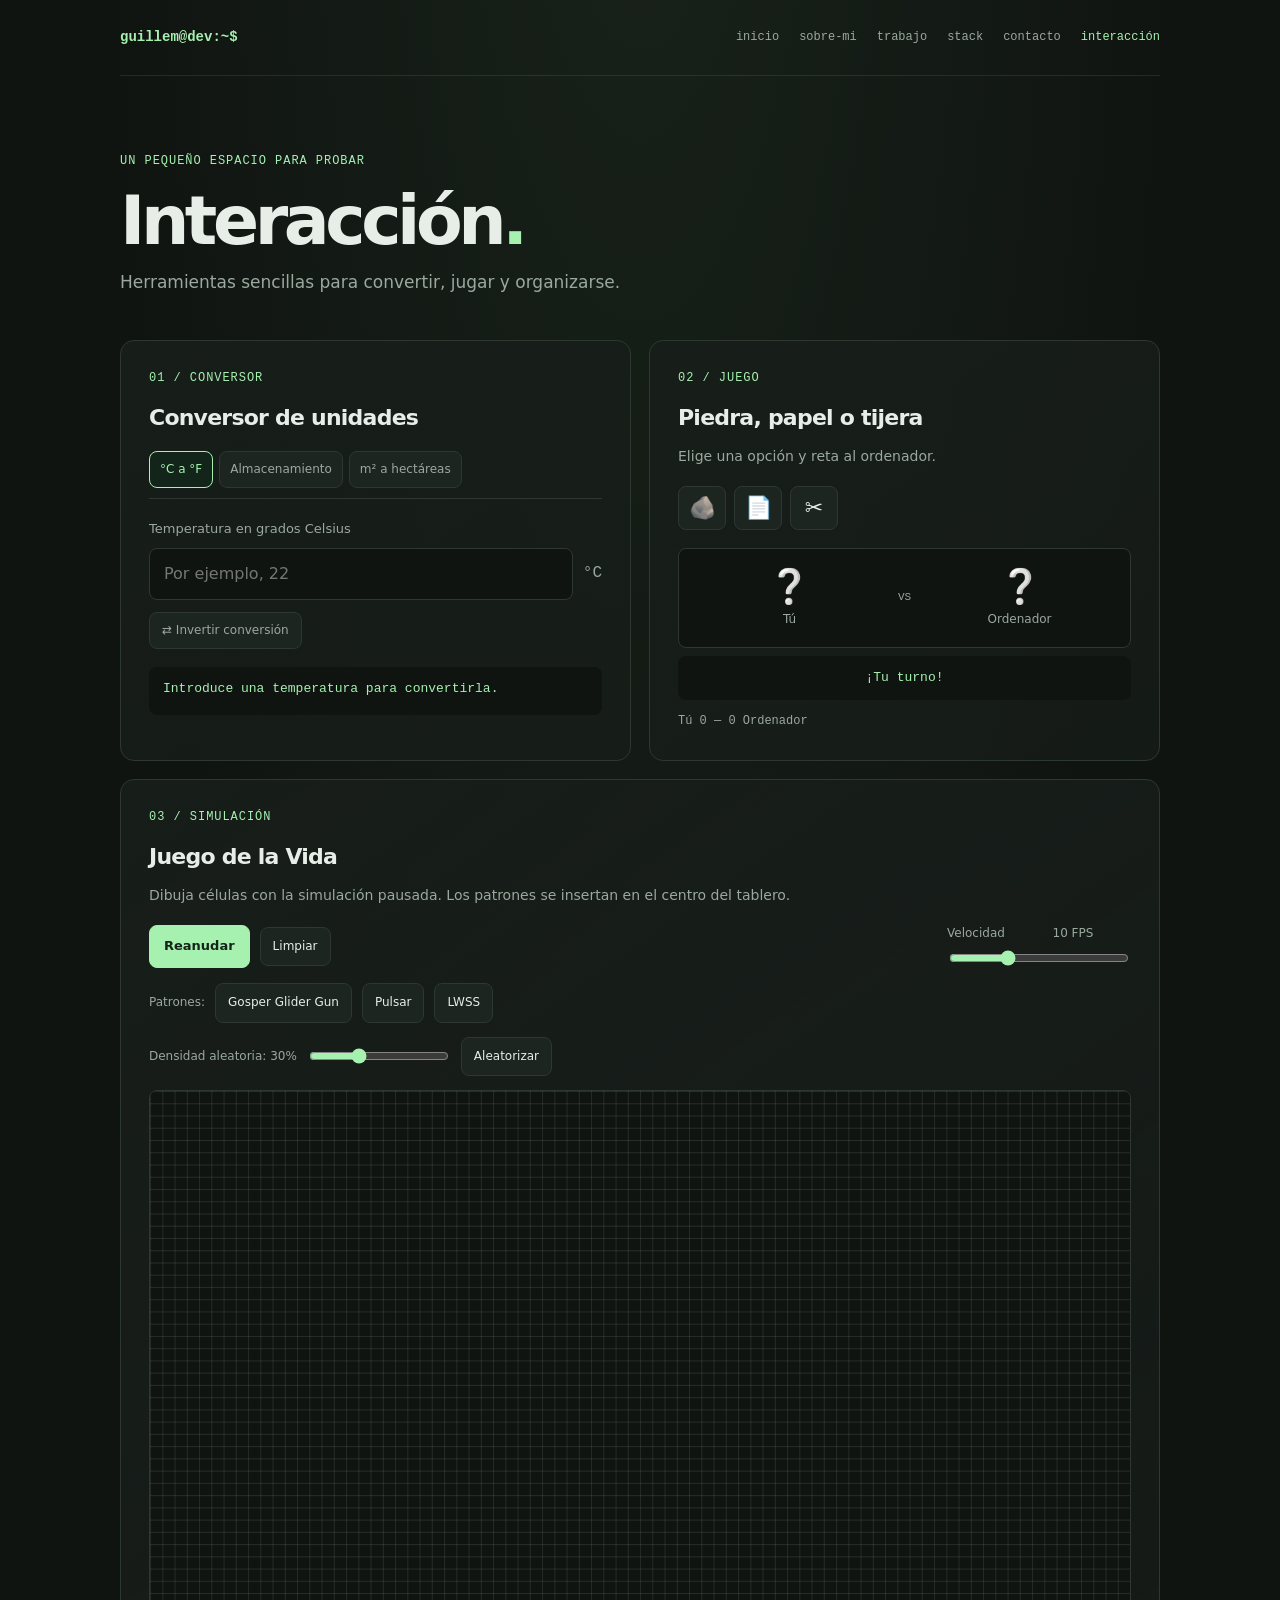
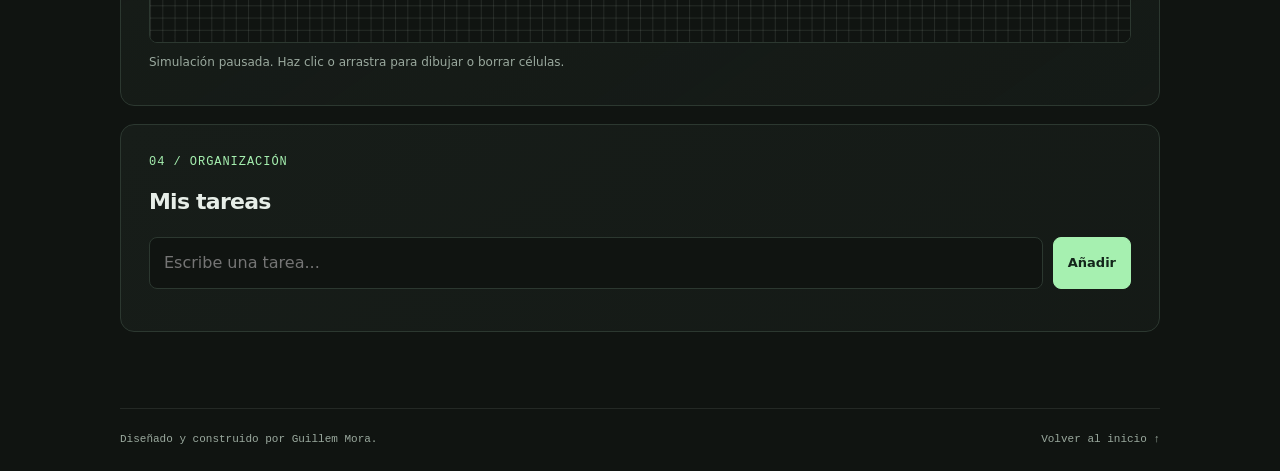
==== interaccion.html @ 5428c0c7 "Add Game of Life simulation and interactive tools - Implemented the Game of Life simulation in `game" ====
<!DOCTYPE html>
<html lang="es">
<head>
    <meta charset="UTF-8">
    <meta name="viewport" content="width=device-width, initial-scale=1">
    <meta name="theme-color" content="#101411">
    <meta name="description" content="Pequeñas herramientas interactivas de Guillem Mora.">
    <title>Interacción — Guillem Mora</title>
    <link rel="stylesheet" href="interaccion.css">
    <script src="interaccion.js" defer></script>
    <script src="game-of-life.js" defer></script>
</head>
<body>
    <header class="topbar page-shell">
        <a class="brand" href="index.html">guillem@dev:~$</a>
        <nav class="nav-links" aria-label="Navegación principal">
            <a href="index.html">inicio</a>
            <a href="index.html#sobre-mi">sobre-mi</a>
            <a href="index.html#trabajo">trabajo</a>
            <a href="index.html#stack">stack</a>
            <a href="index.html#contacto">contacto</a>
            <a href="interaccion.html" aria-current="page">interacción</a>
        </nav>
    </header>

    <main class="page-shell">
        <section class="page-heading" aria-labelledby="page-title">
            <p class="eyebrow">un pequeño espacio para probar</p>
            <h1 id="page-title">Interacción<span>.</span></h1>
            <p>Herramientas sencillas para convertir, jugar y organizarse.</p>
        </section>

        <div class="tool-grid">
            <section class="tool-card" aria-labelledby="converter-title">
                <p class="section-kicker">01 / conversor</p>
                <h2 id="converter-title">Conversor de unidades</h2>
                <div class="converter-tabs" role="tablist" aria-label="Tipo de conversión">
                    <button class="converter-tab" id="tab-temperature" type="button" role="tab" aria-selected="true" aria-controls="panel-temperature" tabindex="0">°C a °F</button>
                    <button class="converter-tab" id="tab-storage" type="button" role="tab" aria-selected="false" aria-controls="panel-storage" tabindex="-1">Almacenamiento</button>
                    <button class="converter-tab" id="tab-area" type="button" role="tab" aria-selected="false" aria-controls="panel-area" tabindex="-1">m² a hectáreas</button>
                </div>
                <div class="converter-panel" id="panel-temperature" role="tabpanel" aria-labelledby="tab-temperature">
                    <label id="temperature-input-label" for="celsius">Temperatura en grados Celsius</label>
                    <div class="input-row">
                        <input id="celsius" name="celsius" type="number" step="any" inputmode="decimal" placeholder="Por ejemplo, 22">
                        <span id="temperature-unit" aria-hidden="true">°C</span>
                    </div>
                    <button class="swap-button" id="swap-temperature" type="button" aria-label="Invertir conversión de Celsius a Fahrenheit">⇄ Invertir conversión</button>
                    <p class="result" id="fahrenheit-result" aria-live="polite">Introduce una temperatura para convertirla.</p>
                </div>
                <div class="converter-panel" id="panel-storage" role="tabpanel" aria-labelledby="tab-storage" hidden>
                    <label for="storage-value">Cantidad</label>
                    <input class="full-input" id="storage-value" type="number" min="0" step="any" inputmode="decimal" placeholder="Por ejemplo, 1">
                    <div class="unit-selectors">
                        <div>
                            <label for="storage-from">De</label>
                            <select id="storage-from">
                                <option value="b">Bits (b)</option>
                                <option value="B">Bytes (B)</option>
                                <option value="KB">Kilobytes (KB)</option>
                                <option value="MB">Megabytes (MB)</option>
                                <option value="GB" selected>Gigabytes (GB)</option>
                                <option value="TB">Terabytes (TB)</option>
                            </select>
                        </div>
                        <div>
                            <label for="storage-to">A</label>
                            <select id="storage-to">
                                <option value="b">Bits (b)</option>
                                <option value="B">Bytes (B)</option>
                                <option value="KB">Kilobytes (KB)</option>
                                <option value="MB" selected>Megabytes (MB)</option>
                                <option value="GB">Gigabytes (GB)</option>
                                <option value="TB">Terabytes (TB)</option>
                            </select>
                        </div>
                    </div>
                    <p class="result" id="storage-result" aria-live="polite">Introduce una cantidad para convertirla.</p>
                </div>
                <div class="converter-panel" id="panel-area" role="tabpanel" aria-labelledby="tab-area" hidden>
                    <label id="area-input-label" for="square-meters">Superficie en metros cuadrados</label>
                    <div class="input-row">
                        <input id="square-meters" type="number" min="0" step="any" inputmode="decimal" placeholder="Por ejemplo, 10000">
                        <span id="area-unit" aria-hidden="true">m²</span>
                    </div>
                    <button class="swap-button" id="swap-area" type="button" aria-label="Invertir conversión de metros cuadrados a hectáreas">⇄ Invertir conversión</button>
                    <p class="result" id="hectares-result" aria-live="polite">Introduce una superficie para convertirla.</p>
                </div>
            </section>

            <section class="tool-card" aria-labelledby="game-title">
                <p class="section-kicker">02 / juego</p>
                <h2 id="game-title">Piedra, papel o tijera</h2>
                <p class="tool-description">Elige una opción y reta al ordenador.</p>
                <div class="choice-row" role="group" aria-label="Elige tu jugada">
                    <button class="choice-button" type="button" data-choice="piedra" aria-label="Piedra" title="Piedra"><span aria-hidden="true">🪨</span></button>
                    <button class="choice-button" type="button" data-choice="papel" aria-label="Papel" title="Papel"><span aria-hidden="true">📄</span></button>
                    <button class="choice-button" type="button" data-choice="tijera" aria-label="Tijera" title="Tijera"><span aria-hidden="true">✂️</span></button>
                </div>
                <div class="game-display" id="game-result" aria-label="Jugadas">
                    <div class="game-side">
                        <span class="game-icon" id="player-icon" aria-hidden="true">❔</span>
                        <span>Tú</span>
                    </div>
                    <span class="versus" aria-hidden="true">VS</span>
                    <div class="game-side">
                        <span class="game-icon" id="computer-icon" aria-hidden="true">❔</span>
                        <span>Ordenador</span>
                    </div>
                </div>
                <p class="result game-outcome" id="game-outcome" aria-live="polite">¡Tu turno!</p>
                <p class="score" id="game-score" aria-live="polite">Tú 0 — 0 Ordenador</p>
            </section>

            <section class="tool-card life-card" aria-labelledby="life-title">
                <p class="section-kicker">03 / simulación</p>
                <h2 id="life-title">Juego de la Vida</h2>
                <p class="tool-description">Dibuja células con la simulación pausada. Los patrones se insertan en el centro del tablero.</p>
                <div class="life-controls" aria-label="Controles de simulación">
                    <button class="add-button" id="life-toggle" type="button" aria-pressed="false">Reanudar</button>
                    <button class="life-button" id="life-clear" type="button">Limpiar</button>
                    <label class="life-range" for="life-speed">
                        <span>Velocidad</span>
                        <span><output id="life-speed-value" for="life-speed">10</output> FPS</span>
                        <input id="life-speed" type="range" min="1" max="30" value="10">
                    </label>
                </div>
                <div class="life-patterns" aria-label="Patrones predefinidos">
                    <span>Patrones:</span>
                    <button class="life-button" type="button" data-life-pattern="gosper">Gosper Glider Gun</button>
                    <button class="life-button" type="button" data-life-pattern="pulsar">Pulsar</button>
                    <button class="life-button" type="button" data-life-pattern="lwss">LWSS</button>
                </div>
                <div class="life-randomizer">
                    <label for="life-density">Densidad aleatoria: <output id="life-density-value" for="life-density">30</output>%</label>
                    <input id="life-density" type="range" min="5" max="80" value="30">
                    <button class="life-button" id="life-randomize" type="button">Aleatorizar</button>
                </div>
                <canvas class="life-board" id="life-board" width="960" height="540" aria-label="Tablero del Juego de la Vida. Pausa la simulación para dibujar células con el ratón o el tacto."></canvas>
                <p class="life-status" id="life-status" aria-live="polite">Simulación pausada. Haz clic o arrastra para dibujar o borrar células.</p>
            </section>

            <section class="tool-card task-card" aria-labelledby="tasks-title">
                <p class="section-kicker">04 / organización</p>
                <h2 id="tasks-title">Mis tareas</h2>
                <form class="task-form" id="task-form">
                    <label class="visually-hidden" for="task-input">Nueva tarea</label>
                    <input id="task-input" name="task" type="text" maxlength="160" placeholder="Escribe una tarea..." required>
                    <button class="add-button" type="submit">Añadir</button>
                </form>
                <p class="task-message" id="task-message" aria-live="polite"></p>
                <ul class="task-list" id="task-list" aria-label="Lista de tareas"></ul>
            </section>
        </div>
    </main>

    <footer class="site-footer page-shell">
        <span>Diseñado y construido por Guillem Mora.</span>
        <a href="index.html">Volver al inicio ↑</a>
    </footer>
</body>
</html>
---- interaccion.css ----
:root {
    color-scheme: dark;
    --background: #101411;
    --surface: #171d19;
    --surface-raised: #1d2520;
    --border: #2c3830;
    --text: #e7eee8;
    --muted: #9aa99e;
    --accent: #a6f0b0;
    --accent-dark: #13251a;
    --mono: "SFMono-Regular", Consolas, "Liberation Mono", monospace;
    --sans: Inter, ui-sans-serif, system-ui, -apple-system, BlinkMacSystemFont, "Segoe UI", sans-serif;
}

* {
    box-sizing: border-box;
}

body {
    min-width: 320px;
    min-height: 100vh;
    margin: 0;
    background:
        radial-gradient(ellipse at 50% -20%, rgb(83 132 91 / 13%), transparent 60%),
        var(--background);
    color: var(--text);
    font-family: var(--sans);
    line-height: 1.6;
}

a {
    color: inherit;
}

a:focus-visible,
button:focus-visible,
input:focus-visible,
canvas:focus-visible {
    outline: 2px solid var(--accent);
    outline-offset: 3px;
}

.page-shell {
    width: min(100% - 48px, 1040px);
    margin-inline: auto;
}

.topbar {
    display: flex;
    min-height: 76px;
    align-items: center;
    justify-content: space-between;
    gap: 24px;
    border-bottom: 1px solid rgb(154 169 158 / 14%);
}

.brand,
.nav-links,
.eyebrow,
.section-kicker,
.site-footer {
    font-family: var(--mono);
}

.brand {
    color: var(--accent);
    font-size: 14px;
    font-weight: 700;
    text-decoration: none;
}

.nav-links {
    display: flex;
    flex-wrap: wrap;
    gap: 20px;
    color: var(--muted);
    font-size: 12px;
}

.nav-links a,
.site-footer a {
    text-decoration: none;
    transition: color 160ms ease;
}

.nav-links a:hover,
.nav-links a[aria-current="page"],
.site-footer a:hover {
    color: var(--accent);
}

.page-heading {
    padding-block: 76px 44px;
}

.eyebrow,
.section-kicker {
    color: var(--accent);
    font-size: 12px;
    letter-spacing: 0.08em;
    text-transform: uppercase;
}

.page-heading .eyebrow {
    margin: 0 0 14px;
}

h1,
h2,
p {
    margin-top: 0;
}

h1 {
    margin-bottom: 12px;
    font-size: clamp(42px, 7vw, 68px);
    letter-spacing: -0.065em;
    line-height: 1.05;
}

h1 span {
    color: var(--accent);
}

.page-heading > p:last-child,
.tool-description {
    color: var(--muted);
}

.page-heading > p:last-child {
    margin-bottom: 0;
    font-size: 17px;
}

.tool-grid {
    display: grid;
    grid-template-columns: repeat(2, minmax(0, 1fr));
    gap: 18px;
    padding-bottom: 76px;
}

.tool-card {
    min-width: 0;
    padding: 28px;
    border: 1px solid var(--border);
    border-radius: 14px;
    background: linear-gradient(145deg, var(--surface), rgb(23 29 25 / 65%));
}

.section-kicker {
    margin-bottom: 12px;
}

.tool-card h2 {
    margin-bottom: 22px;
    font-size: 22px;
    letter-spacing: -0.035em;
}

.tool-card label {
    display: block;
    margin-bottom: 8px;
    color: var(--muted);
    font-size: 13px;
}

.input-row,
.task-form {
    display: flex;
    align-items: stretch;
    gap: 10px;
}

input,
select {
    min-width: 0;
    padding: 12px 14px;
    border: 1px solid var(--border);
    border-radius: 8px;
    background: var(--background);
    color: var(--text);
    font: inherit;
}

select {
    width: 100%;
}

.input-row input {
    flex: 1;
}

.input-row > span {
    align-self: center;
    color: var(--muted);
    font-family: var(--mono);
}

.result {
    min-height: 48px;
    margin: 18px 0 0;
    padding: 12px 14px;
    border-radius: 8px;
    background: var(--background);
    color: var(--accent);
    font-family: var(--mono);
    font-size: 13px;
}

.converter-tabs {
    display: flex;
    flex-wrap: wrap;
    gap: 6px;
    margin: -6px 0 20px;
    padding-bottom: 10px;
    border-bottom: 1px solid var(--border);
}

.converter-tab {
    padding: 8px 10px;
    color: var(--muted);
    font-size: 12px;
}

.converter-tab[aria-selected="true"] {
    border-color: var(--accent);
    background: var(--accent-dark);
    color: var(--accent);
}

.converter-panel[hidden] {
    display: none;
}

.converter-panel label {
    margin-top: 2px;
}

.swap-button {
    margin-top: 12px;
    padding: 8px 12px;
    color: var(--muted);
    font-size: 12px;
}

.swap-button:hover {
    color: var(--accent);
}

.full-input {
    width: 100%;
}

.unit-selectors {
    display: grid;
    grid-template-columns: repeat(2, minmax(0, 1fr));
    gap: 10px;
    margin-top: 14px;
}

.unit-selectors label {
    margin-top: 0;
}

.tool-description {
    margin: -12px 0 18px;
    font-size: 14px;
}

.choice-row {
    display: flex;
    flex-wrap: wrap;
    gap: 8px;
}

button {
    border: 1px solid var(--border);
    border-radius: 8px;
    background: var(--surface-raised);
    color: var(--text);
    font: inherit;
    cursor: pointer;
    transition: border-color 160ms ease, background 160ms ease, transform 160ms ease;
}

button:hover {
    transform: translateY(-1px);
    border-color: var(--accent);
}

.choice-button,
.add-button {
    padding: 10px 14px;
    font-size: 13px;
}

.choice-button {
    display: inline-flex;
    width: 48px;
    height: 44px;
    align-items: center;
    justify-content: center;
    padding: 0;
    font-size: 22px;
    line-height: 1;
}

.choice-button span {
    display: block;
    line-height: 1;
}

.game-display {
    display: grid;
    min-height: 100px;
    grid-template-columns: 1fr auto 1fr;
    align-items: center;
    gap: 12px;
    margin-top: 18px;
    padding: 14px;
    border: 1px solid var(--border);
    border-radius: 8px;
    background: var(--background);
}

.game-side {
    display: grid;
    justify-items: center;
    gap: 4px;
    color: var(--muted);
    font-size: 12px;
}

.game-icon {
    font-size: 34px;
    line-height: 1.2;
}

.versus {
    color: var(--muted);
    font-family: var(--mono);
    font-size: 11px;
}

.game-outcome {
    min-height: 0;
    margin-top: 8px;
    text-align: center;
}

.score {
    margin: 12px 0 0;
    color: var(--muted);
    font-family: var(--mono);
    font-size: 12px;
}

.task-card {
    grid-column: 1 / -1;
}

.life-card {
    grid-column: 1 / -1;
}

.life-controls,
.life-patterns,
.life-randomizer {
    display: flex;
    align-items: center;
    flex-wrap: wrap;
    gap: 10px;
}

.life-controls,
.life-patterns {
    margin-bottom: 14px;
}

.life-button {
    padding: 9px 12px;
    font-size: 12px;
}

.life-range {
    display: grid !important;
    grid-template-columns: auto auto;
    align-items: center;
    gap: 4px 10px;
    margin: 0 0 0 auto !important;
    color: var(--muted);
    font-size: 12px !important;
}

.life-range input {
    grid-column: 1 / -1;
    width: 180px;
    padding: 0;
    accent-color: var(--accent);
}

.life-patterns > span {
    color: var(--muted);
    font-size: 12px;
}

.life-randomizer {
    margin-bottom: 14px;
}

.life-randomizer label {
    margin: 0;
    color: var(--muted);
    font-size: 12px;
}

.life-randomizer input {
    width: 140px;
    padding: 0;
    accent-color: var(--accent);
}

.life-board {
    display: block;
    width: 100%;
    height: auto;
    border: 1px solid var(--border);
    border-radius: 8px;
    background: var(--background);
    touch-action: none;
}

.life-status {
    min-height: 24px;
    margin: 10px 0 0;
    color: var(--muted);
    font-size: 12px;
}

.task-card h2 {
    margin-bottom: 18px;
}

.task-form input {
    flex: 1;
}

.add-button {
    border-color: var(--accent);
    background: var(--accent);
    color: var(--accent-dark);
    font-weight: 700;
}

.task-message {
    min-height: 22px;
    margin: 8px 0 0;
    color: var(--muted);
    font-size: 12px;
}

.task-message:empty {
    display: none;
}

.task-list {
    display: grid;
    gap: 8px;
    margin: 14px 0 0;
    padding: 0;
    list-style: none;
}

.task-item {
    display: flex;
    align-items: center;
    gap: 12px;
    padding: 12px 14px;
    border: 1px solid var(--border);
    border-radius: 8px;
    background: var(--surface-raised);
}

.task-item label {
    flex: 1;
    margin: 0;
    color: var(--text);
    overflow-wrap: anywhere;
    cursor: pointer;
}

.task-item input {
    accent-color: var(--accent);
}

.task-item.is-complete label {
    color: var(--muted);
    text-decoration: line-through;
}

.delete-button {
    padding: 6px 10px;
    color: var(--muted);
    font-size: 12px;
}

.site-footer {
    display: flex;
    justify-content: space-between;
    gap: 16px;
    padding-block: 22px;
    border-top: 1px solid rgb(154 169 158 / 14%);
    color: var(--muted);
    font-size: 11px;
}

.visually-hidden {
    position: absolute;
    width: 1px;
    height: 1px;
    padding: 0;
    overflow: hidden;
    clip: rect(0, 0, 0, 0);
    white-space: nowrap;
    border: 0;
}

@media (max-width: 680px) {
    .page-shell {
        width: min(100% - 32px, 1040px);
    }

    .topbar {
        align-items: flex-start;
        flex-direction: column;
        justify-content: center;
        gap: 10px;
        padding-block: 16px;
    }

    .nav-links {
        gap: 10px 16px;
    }

    .page-heading {
        padding-block: 54px 32px;
    }

    .tool-grid {
        grid-template-columns: 1fr;
        padding-bottom: 54px;
    }

    .task-card {
        grid-column: auto;
    }

    .life-card {
        grid-column: auto;
    }

    .life-range {
        margin-left: 0 !important;
    }

    .life-range input {
        width: min(180px, 70vw);
    }
}

@media (max-width: 420px) {
    .tool-card {
        padding: 22px;
    }

    .site-footer {
        flex-direction: column;
    }
}
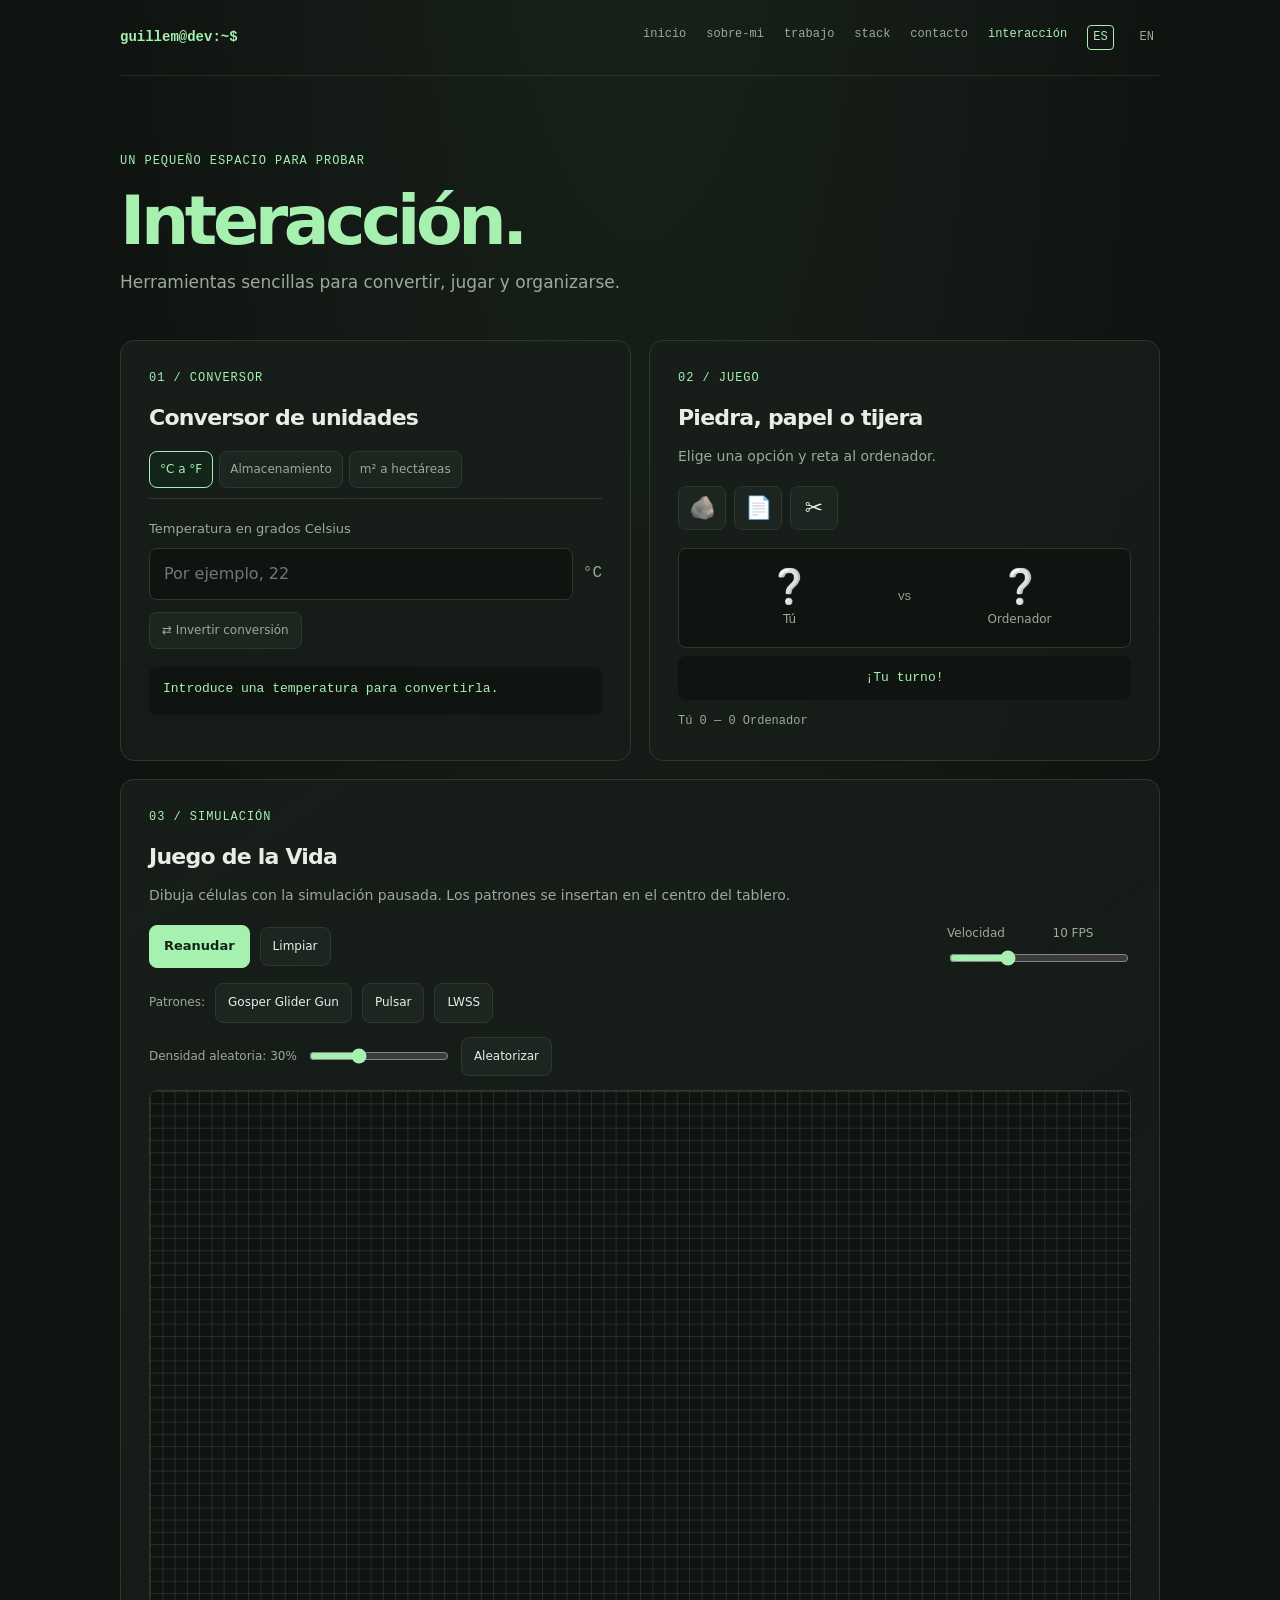
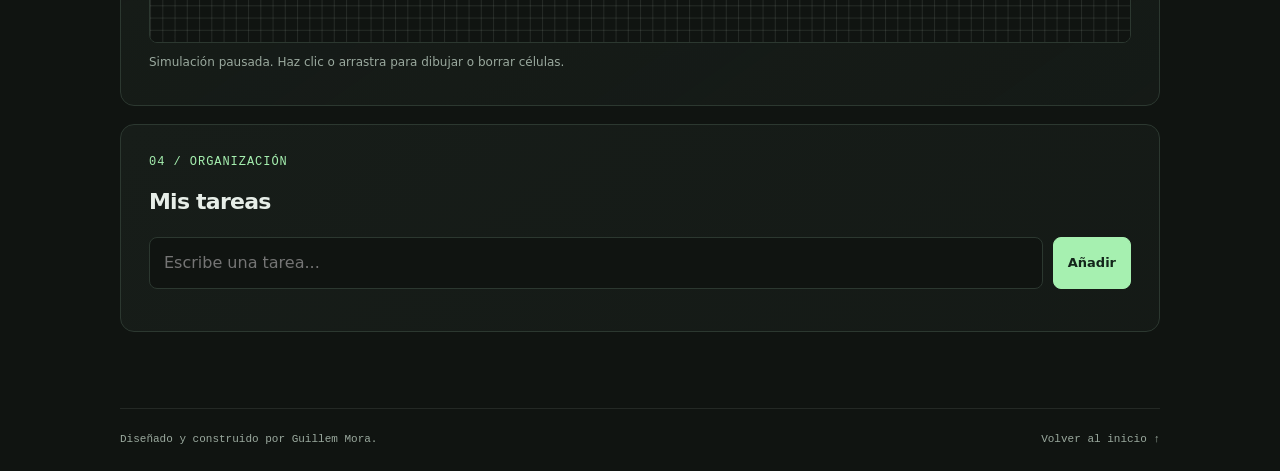
==== commit 4fc31d8a: "Add internationalization support and language toggle buttons - Updated index.html and interaccion.ht" ====
--- a/interaccion.html
+++ b/interaccion.html
@@ -4,56 +4,59 @@
     <meta charset="UTF-8">
     <meta name="viewport" content="width=device-width, initial-scale=1">
     <meta name="theme-color" content="#101411">
-    <meta name="description" content="Pequeñas herramientas interactivas de Guillem Mora.">
-    <title>Interacción — Guillem Mora</title>
+    <meta name="description" content="Pequeñas herramientas interactivas de Guillem Mora." data-i18n-attr="content:meta.interaction">
+    <title data-i18n="title.interaction">Interacción — Guillem Mora</title>
     <link rel="stylesheet" href="interaccion.css">
+    <script src="assets/i18n.js" defer></script>
     <script src="interaccion.js" defer></script>
     <script src="game-of-life.js" defer></script>
 </head>
 <body>
     <header class="topbar page-shell">
         <a class="brand" href="index.html">guillem@dev:~$</a>
-        <nav class="nav-links" aria-label="Navegación principal">
-            <a href="index.html">inicio</a>
-            <a href="index.html#sobre-mi">sobre-mi</a>
-            <a href="index.html#trabajo">trabajo</a>
-            <a href="index.html#stack">stack</a>
-            <a href="index.html#contacto">contacto</a>
-            <a href="interaccion.html" aria-current="page">interacción</a>
+        <nav class="nav-links" aria-label="Navegación principal" data-i18n-attr="aria-label:nav.label">
+            <a href="index.html" data-i18n="nav.home">inicio</a>
+            <a href="index.html#sobre-mi" data-i18n="nav.about">sobre-mi</a>
+            <a href="index.html#trabajo" data-i18n="nav.work">trabajo</a>
+            <a href="index.html#stack" data-i18n="nav.stack">stack</a>
+            <a href="index.html#contacto" data-i18n="nav.contact">contacto</a>
+            <a href="interaccion.html" aria-current="page" data-i18n="nav.interaction">interacción</a>
+            <button class="lang-button" type="button" data-language="es" aria-label="Español" data-i18n-attr="aria-label:language.spanish" aria-pressed="true">ES</button>
+            <button class="lang-button" type="button" data-language="en" aria-label="Inglés" data-i18n-attr="aria-label:language.english" aria-pressed="false">EN</button>
         </nav>
     </header>
 
     <main class="page-shell">
         <section class="page-heading" aria-labelledby="page-title">
-            <p class="eyebrow">un pequeño espacio para probar</p>
-            <h1 id="page-title">Interacción<span>.</span></h1>
-            <p>Herramientas sencillas para convertir, jugar y organizarse.</p>
+            <p class="eyebrow" data-i18n="interaction.eyebrow">un pequeño espacio para probar</p>
+            <h1 id="page-title"><span data-i18n="interaction.title">Interacción</span><span>.</span></h1>
+            <p data-i18n="interaction.description">Herramientas sencillas para convertir, jugar y organizarse.</p>
         </section>
 
         <div class="tool-grid">
             <section class="tool-card" aria-labelledby="converter-title">
-                <p class="section-kicker">01 / conversor</p>
-                <h2 id="converter-title">Conversor de unidades</h2>
-                <div class="converter-tabs" role="tablist" aria-label="Tipo de conversión">
-                    <button class="converter-tab" id="tab-temperature" type="button" role="tab" aria-selected="true" aria-controls="panel-temperature" tabindex="0">°C a °F</button>
-                    <button class="converter-tab" id="tab-storage" type="button" role="tab" aria-selected="false" aria-controls="panel-storage" tabindex="-1">Almacenamiento</button>
-                    <button class="converter-tab" id="tab-area" type="button" role="tab" aria-selected="false" aria-controls="panel-area" tabindex="-1">m² a hectáreas</button>
+                <p class="section-kicker" data-i18n="tool.converter.kicker">01 / conversor</p>
+                <h2 id="converter-title" data-i18n="tool.converter.title">Conversor de unidades</h2>
+                <div class="converter-tabs" role="tablist" aria-label="Tipo de conversión" data-i18n-attr="aria-label:tool.converter.tabs">
+                    <button class="converter-tab" id="tab-temperature" type="button" role="tab" aria-selected="true" aria-controls="panel-temperature" tabindex="0" data-i18n="tool.converter.temperature">°C a °F</button>
+                    <button class="converter-tab" id="tab-storage" type="button" role="tab" aria-selected="false" aria-controls="panel-storage" tabindex="-1" data-i18n="tool.converter.storage">Almacenamiento</button>
+                    <button class="converter-tab" id="tab-area" type="button" role="tab" aria-selected="false" aria-controls="panel-area" tabindex="-1" data-i18n="tool.converter.area">m² a hectáreas</button>
                 </div>
                 <div class="converter-panel" id="panel-temperature" role="tabpanel" aria-labelledby="tab-temperature">
-                    <label id="temperature-input-label" for="celsius">Temperatura en grados Celsius</label>
+                    <label id="temperature-input-label" for="celsius" data-i18n="tool.temperature.label">Temperatura en grados Celsius</label>
                     <div class="input-row">
-                        <input id="celsius" name="celsius" type="number" step="any" inputmode="decimal" placeholder="Por ejemplo, 22">
+                        <input id="celsius" name="celsius" type="number" step="any" inputmode="decimal" placeholder="Por ejemplo, 22" data-i18n-attr="placeholder:tool.temperature.placeholder">
                         <span id="temperature-unit" aria-hidden="true">°C</span>
                     </div>
-                    <button class="swap-button" id="swap-temperature" type="button" aria-label="Invertir conversión de Celsius a Fahrenheit">⇄ Invertir conversión</button>
+                    <button class="swap-button" id="swap-temperature" type="button" aria-label="Invertir conversión de Celsius a Fahrenheit" data-i18n="tool.swap" data-i18n-attr="aria-label:tool.swap.temperature">⇄ Invertir conversión</button>
                     <p class="result" id="fahrenheit-result" aria-live="polite">Introduce una temperatura para convertirla.</p>
                 </div>
                 <div class="converter-panel" id="panel-storage" role="tabpanel" aria-labelledby="tab-storage" hidden>
-                    <label for="storage-value">Cantidad</label>
-                    <input class="full-input" id="storage-value" type="number" min="0" step="any" inputmode="decimal" placeholder="Por ejemplo, 1">
+                    <label for="storage-value" data-i18n="tool.storage.amount">Cantidad</label>
+                    <input class="full-input" id="storage-value" type="number" min="0" step="any" inputmode="decimal" placeholder="Por ejemplo, 1" data-i18n-attr="placeholder:tool.storage.placeholder">
                     <div class="unit-selectors">
                         <div>
-                            <label for="storage-from">De</label>
+                            <label for="storage-from" data-i18n="tool.from">De</label>
                             <select id="storage-from">
                                 <option value="b">Bits (b)</option>
                                 <option value="B">Bytes (B)</option>
@@ -64,7 +67,7 @@
                             </select>
                         </div>
                         <div>
-                            <label for="storage-to">A</label>
+                            <label for="storage-to" data-i18n="tool.to">A</label>
                             <select id="storage-to">
                                 <option value="b">Bits (b)</option>
                                 <option value="B">Bytes (B)</option>
@@ -78,85 +81,85 @@
                     <p class="result" id="storage-result" aria-live="polite">Introduce una cantidad para convertirla.</p>
                 </div>
                 <div class="converter-panel" id="panel-area" role="tabpanel" aria-labelledby="tab-area" hidden>
-                    <label id="area-input-label" for="square-meters">Superficie en metros cuadrados</label>
+                    <label id="area-input-label" for="square-meters" data-i18n="tool.area.label">Superficie en metros cuadrados</label>
                     <div class="input-row">
-                        <input id="square-meters" type="number" min="0" step="any" inputmode="decimal" placeholder="Por ejemplo, 10000">
+                        <input id="square-meters" type="number" min="0" step="any" inputmode="decimal" placeholder="Por ejemplo, 10000" data-i18n-attr="placeholder:tool.area.placeholder">
                         <span id="area-unit" aria-hidden="true">m²</span>
                     </div>
-                    <button class="swap-button" id="swap-area" type="button" aria-label="Invertir conversión de metros cuadrados a hectáreas">⇄ Invertir conversión</button>
+                    <button class="swap-button" id="swap-area" type="button" aria-label="Invertir conversión de metros cuadrados a hectáreas" data-i18n="tool.swap" data-i18n-attr="aria-label:tool.swap.area">⇄ Invertir conversión</button>
                     <p class="result" id="hectares-result" aria-live="polite">Introduce una superficie para convertirla.</p>
                 </div>
             </section>
 
             <section class="tool-card" aria-labelledby="game-title">
-                <p class="section-kicker">02 / juego</p>
-                <h2 id="game-title">Piedra, papel o tijera</h2>
-                <p class="tool-description">Elige una opción y reta al ordenador.</p>
-                <div class="choice-row" role="group" aria-label="Elige tu jugada">
-                    <button class="choice-button" type="button" data-choice="piedra" aria-label="Piedra" title="Piedra"><span aria-hidden="true">🪨</span></button>
-                    <button class="choice-button" type="button" data-choice="papel" aria-label="Papel" title="Papel"><span aria-hidden="true">📄</span></button>
-                    <button class="choice-button" type="button" data-choice="tijera" aria-label="Tijera" title="Tijera"><span aria-hidden="true">✂️</span></button>
+                <p class="section-kicker" data-i18n="game.kicker">02 / juego</p>
+                <h2 id="game-title" data-i18n="game.title">Piedra, papel o tijera</h2>
+                <p class="tool-description" data-i18n="game.description">Elige una opción y reta al ordenador.</p>
+                <div class="choice-row" role="group" aria-label="Elige tu jugada" data-i18n-attr="aria-label:game.choose">
+                    <button class="choice-button" type="button" data-choice="rock" aria-label="Piedra" title="Piedra" data-i18n-attr="aria-label:game.rock;title:game.rock"><span aria-hidden="true">🪨</span></button>
+                    <button class="choice-button" type="button" data-choice="paper" aria-label="Papel" title="Papel" data-i18n-attr="aria-label:game.paper;title:game.paper"><span aria-hidden="true">📄</span></button>
+                    <button class="choice-button" type="button" data-choice="scissors" aria-label="Tijera" title="Tijera" data-i18n-attr="aria-label:game.scissors;title:game.scissors"><span aria-hidden="true">✂️</span></button>
                 </div>
-                <div class="game-display" id="game-result" aria-label="Jugadas">
+                <div class="game-display" id="game-result" aria-label="Jugadas" data-i18n-attr="aria-label:game.plays">
                     <div class="game-side">
                         <span class="game-icon" id="player-icon" aria-hidden="true">❔</span>
-                        <span>Tú</span>
+                        <span data-i18n="game.you">Tú</span>
                     </div>
                     <span class="versus" aria-hidden="true">VS</span>
                     <div class="game-side">
                         <span class="game-icon" id="computer-icon" aria-hidden="true">❔</span>
-                        <span>Ordenador</span>
+                        <span data-i18n="game.computer">Ordenador</span>
                     </div>
                 </div>
-                <p class="result game-outcome" id="game-outcome" aria-live="polite">¡Tu turno!</p>
+                <p class="result game-outcome" id="game-outcome" aria-live="polite" data-i18n="game.turn">¡Tu turno!</p>
                 <p class="score" id="game-score" aria-live="polite">Tú 0 — 0 Ordenador</p>
             </section>
 
             <section class="tool-card life-card" aria-labelledby="life-title">
-                <p class="section-kicker">03 / simulación</p>
-                <h2 id="life-title">Juego de la Vida</h2>
-                <p class="tool-description">Dibuja células con la simulación pausada. Los patrones se insertan en el centro del tablero.</p>
-                <div class="life-controls" aria-label="Controles de simulación">
-                    <button class="add-button" id="life-toggle" type="button" aria-pressed="false">Reanudar</button>
-                    <button class="life-button" id="life-clear" type="button">Limpiar</button>
+                <p class="section-kicker" data-i18n="life.kicker">03 / simulación</p>
+                <h2 id="life-title" data-i18n="life.title">Juego de la Vida</h2>
+                <p class="tool-description" data-i18n="life.description">Dibuja células con la simulación pausada. Los patrones se insertan en el centro del tablero.</p>
+                <div class="life-controls" aria-label="Controles de simulación" data-i18n-attr="aria-label:life.controls">
+                    <button class="add-button" id="life-toggle" type="button" aria-pressed="false" data-i18n="life.resume">Reanudar</button>
+                    <button class="life-button" id="life-clear" type="button" data-i18n="life.clear">Limpiar</button>
                     <label class="life-range" for="life-speed">
-                        <span>Velocidad</span>
+                        <span data-i18n="life.speed">Velocidad</span>
                         <span><output id="life-speed-value" for="life-speed">10</output> FPS</span>
                         <input id="life-speed" type="range" min="1" max="30" value="10">
                     </label>
                 </div>
-                <div class="life-patterns" aria-label="Patrones predefinidos">
-                    <span>Patrones:</span>
+                <div class="life-patterns" aria-label="Patrones predefinidos" data-i18n-attr="aria-label:life.patterns.label">
+                    <span data-i18n="life.patterns">Patrones:</span>
                     <button class="life-button" type="button" data-life-pattern="gosper">Gosper Glider Gun</button>
                     <button class="life-button" type="button" data-life-pattern="pulsar">Pulsar</button>
                     <button class="life-button" type="button" data-life-pattern="lwss">LWSS</button>
                 </div>
                 <div class="life-randomizer">
-                    <label for="life-density">Densidad aleatoria: <output id="life-density-value" for="life-density">30</output>%</label>
+                    <label for="life-density"><span data-i18n="life.density">Densidad aleatoria:</span> <output id="life-density-value" for="life-density">30</output>%</label>
                     <input id="life-density" type="range" min="5" max="80" value="30">
-                    <button class="life-button" id="life-randomize" type="button">Aleatorizar</button>
+                    <button class="life-button" id="life-randomize" type="button" data-i18n="life.randomize">Aleatorizar</button>
                 </div>
-                <canvas class="life-board" id="life-board" width="960" height="540" aria-label="Tablero del Juego de la Vida. Pausa la simulación para dibujar células con el ratón o el tacto."></canvas>
-                <p class="life-status" id="life-status" aria-live="polite">Simulación pausada. Haz clic o arrastra para dibujar o borrar células.</p>
+                <canvas class="life-board" id="life-board" width="960" height="540" aria-label="Tablero del Juego de la Vida. Pausa la simulación para dibujar células con el ratón o el tacto." data-i18n-attr="aria-label:life.board"></canvas>
+                <p class="life-status" id="life-status" aria-live="polite" data-i18n="life.status.paused">Simulación pausada. Haz clic o arrastra para dibujar o borrar células.</p>
             </section>
 
             <section class="tool-card task-card" aria-labelledby="tasks-title">
-                <p class="section-kicker">04 / organización</p>
-                <h2 id="tasks-title">Mis tareas</h2>
+                <p class="section-kicker" data-i18n="tasks.kicker">04 / organización</p>
+                <h2 id="tasks-title" data-i18n="tasks.title">Mis tareas</h2>
                 <form class="task-form" id="task-form">
-                    <label class="visually-hidden" for="task-input">Nueva tarea</label>
-                    <input id="task-input" name="task" type="text" maxlength="160" placeholder="Escribe una tarea..." required>
-                    <button class="add-button" type="submit">Añadir</button>
+                    <label class="visually-hidden" for="task-input" data-i18n="tasks.new">Nueva tarea</label>
+                    <input id="task-input" name="task" type="text" maxlength="160" placeholder="Escribe una tarea..." data-i18n-attr="placeholder:tasks.placeholder" required>
+                    <button class="add-button" type="submit" data-i18n="tasks.add">Añadir</button>
                 </form>
                 <p class="task-message" id="task-message" aria-live="polite"></p>
-                <ul class="task-list" id="task-list" aria-label="Lista de tareas"></ul>
+                <ul class="task-list" id="task-list" aria-label="Lista de tareas" data-i18n-attr="aria-label:tasks.list"></ul>
             </section>
         </div>
     </main>
 
     <footer class="site-footer page-shell">
-        <span>Diseñado y construido por Guillem Mora.</span>
-        <a href="index.html">Volver al inicio ↑</a>
+        <span data-i18n="footer.credit">Diseñado y construido por Guillem Mora.</span>
+        <a href="index.html" data-i18n="footer.home">Volver al inicio ↑</a>
     </footer>
 </body>
 </html>
--- a/interaccion.css
+++ b/interaccion.css
@@ -83,6 +83,22 @@
     transition: color 160ms ease;
 }
 
+.lang-button {
+    padding: 2px 5px;
+    border: 1px solid transparent;
+    border-radius: 4px;
+    background: transparent;
+    color: inherit;
+    font: inherit;
+    cursor: pointer;
+}
+
+.lang-button:hover,
+.lang-button[aria-pressed="true"] {
+    border-color: var(--accent);
+    color: var(--accent);
+}
+
 .nav-links a:hover,
 .nav-links a[aria-current="page"],
 .site-footer a:hover {
